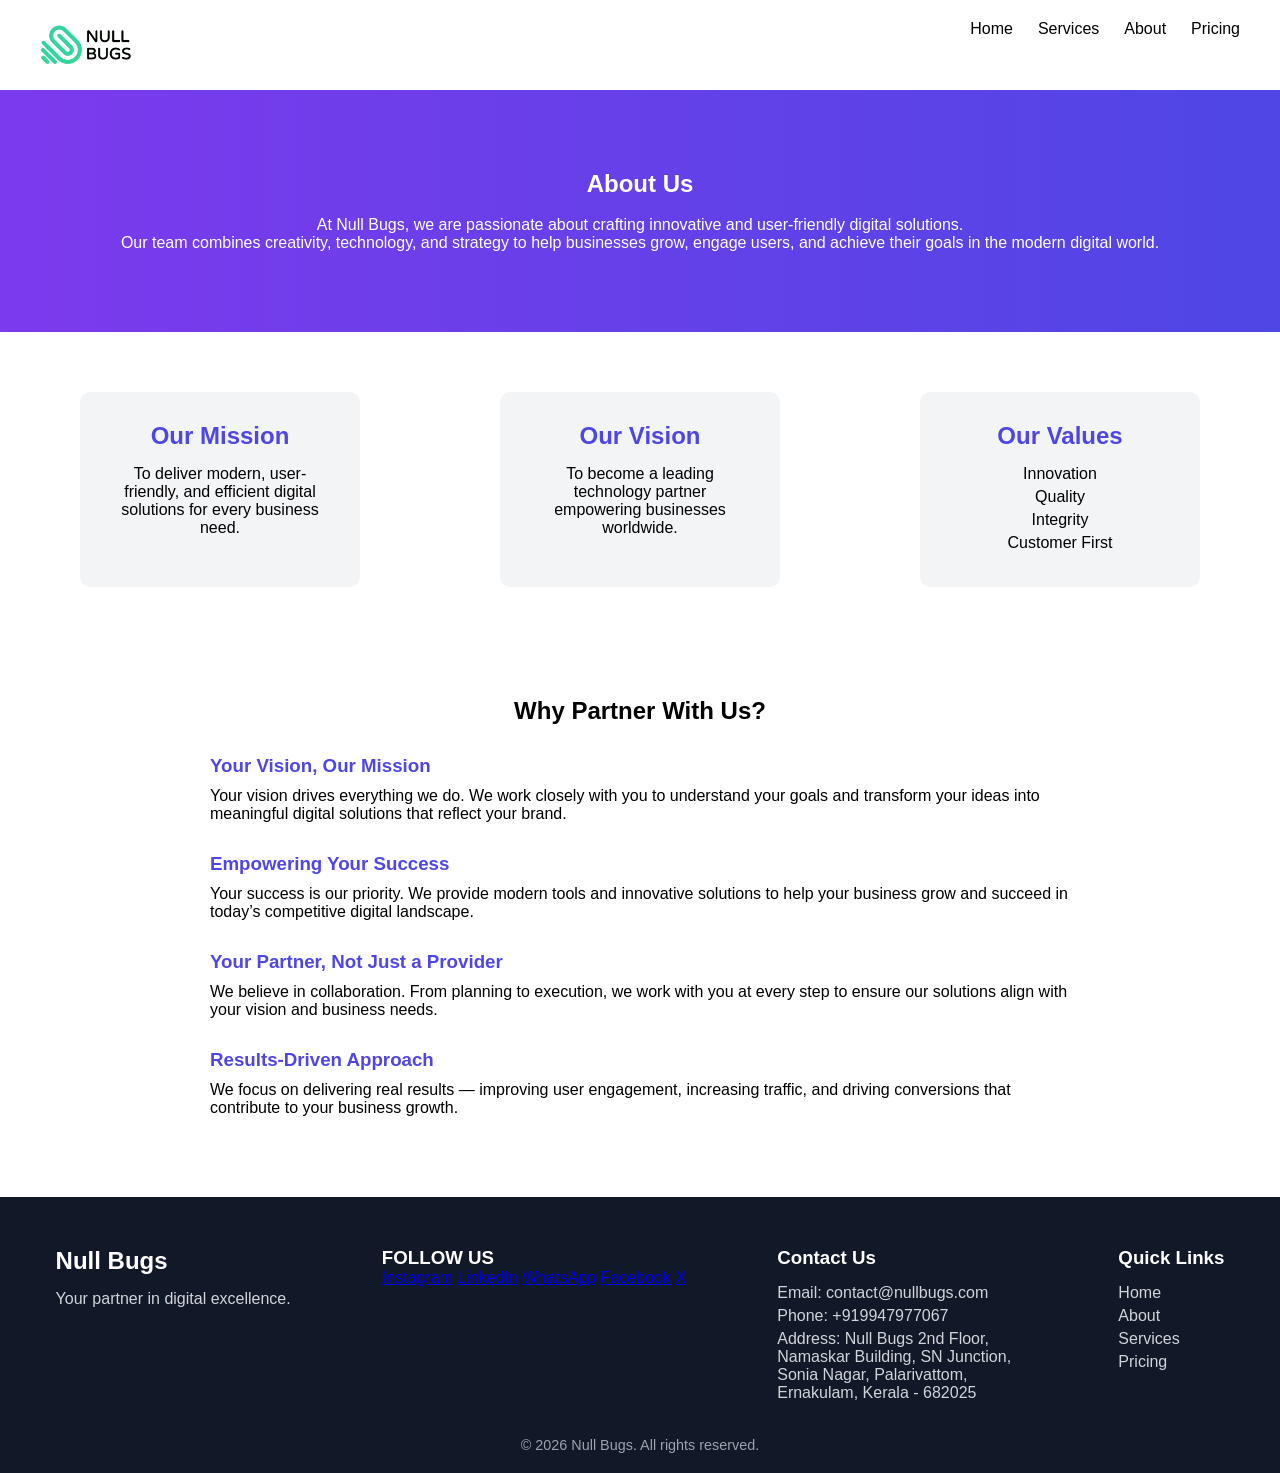
==== about.html @ 06e0ee0c "Update about.html" ====
<!DOCTYPE html>
<html lang="en">
<head>
  <meta charset="UTF-8">
  <meta name="viewport" content="width=device-width, initial-scale=1.0">
  <title>About Us - Null Bugs</title>
  <link rel="stylesheet" href="style.css">
</head>
<body>

<nav class="navbar">
  <a href="index.html">
   <img src="logo.png" alt="Null Bugs Logo" class="logo-img">

  </a>
  <ul>
    <li><a href="index.html">Home</a></li>
    <li><a href="services.html">Services</a></li>
    <li><a href="about.html">About</a></li>
    <li><a href="pricing.html">Pricing</a></li>
  </ul>
</nav>


  
<section class="about-section">
  <h1>About Us</h1>
  <br>
  <p>
    At Null Bugs, we are passionate about crafting innovative and user-friendly digital solutions. </p>
    Our team combines creativity, technology, and strategy to help businesses grow, engage users, 
    and achieve their goals in the modern digital world.
  </p>
</section>
<section class="about-content">
   
  <div class="about-box">
    <h2>Our Mission</h2>
    <p>To deliver modern, user-friendly, and efficient digital solutions for every business need.</p>
  </div>

  <div class="about-box">
    <h2>Our Vision</h2>
    <p>To become a leading technology partner empowering businesses worldwide.</p>
  </div>

  <div class="about-box">
    <h2>Our Values</h2>
    <ul>
      <li>Innovation</li>
      <li>Quality</li>
      <li>Integrity</li>
      <li>Customer First</li>
    </ul>
  </div>
   
</section>
  
<!-- ABOUT DETAILS -->
<section class="about-details">

  <h2 style="text-align:center; margin-bottom:30px;">Why Partner With Us?</h2>

  <div class="detail">
      <h3>Your Vision, Our Mission</h3>
    <p>
      Your vision drives everything we do. We work closely with you to understand your 
      goals and transform your ideas into meaningful digital solutions that reflect your brand.
    </p>
  </div>

  <div class="detail">
    <h3>Empowering Your Success</h3>
    <p>
      Your success is our priority. We provide modern tools and innovative solutions to help 
      your business grow and succeed in today’s competitive digital landscape.
    </p>
  </div>

  <div class="detail">
    <h3>Your Partner, Not Just a Provider</h3>
    <p>
      We believe in collaboration. From planning to execution, we work with you at every step 
      to ensure our solutions align with your vision and business needs.
    </p>
  </div>

  <div class="detail">
    <h3>Results-Driven Approach</h3>
    <p>
      We focus on delivering real results — improving user engagement, increasing traffic, 
      and driving conversions that contribute to your business growth.
    </p>
  </div>

</section>

  
<!-- FOOTER -->
<footer class="footer">

  <div class="footer-container">

    <div class="footer-box">
      <h2>Null Bugs</h2>
      <p>Your partner in digital excellence.</p>
    </div>
  <div class="social-links">
      <h3>FOLLOW US</h3>
     <a href="https://www.instagram.com/nullbugs_/" target="_blank">Instagram</a>
<a href="https://www.linkedin.com/company/nullbugs" target="_blank">LinkedIn</a>
<a href="https://wa.me/919947977067" target="_blank">WhatsApp</a>
<a href="https://www.facebook.com/nullbugs" target="_blank">Facebook</a>
<a href="https://x.com/nullbugs_" target="_blank">X</a>

    </div>

    <div class="footer-box">
      <h3>Contact Us</h3>
      <p>Email: contact@nullbugs.com</p>
      <p>Phone: +919947977067</p>
      <p>Address: Null Bugs
2nd Floor, Namaskar Building,
SN Junction, Sonia Nagar, Palarivattom,
Ernakulam, Kerala - 682025</p>
    </div>

    <div class="footer-box">
      <h3>Quick Links</h3>
      <p><a href="index.html">Home</a></p>
      <p><a href="about.html">About</a></p>
      <p><a href="services.html">Services</a></p>
      <p><a href="pricing.html">Pricing</a></p>
    </div>

  </div>

  <p class="footer-bottom">© 2026 Null Bugs. All rights reserved.</p>


  
  
 
</footer>



</body>
</html>
---- style.css ----
* {
  margin: 0;
  padding: 0;
  box-sizing: border-box;
  font-family: Arial, sans-serif;
}

/* NAVBAR */
.navbar {
  display: flex;
  justify-content: space-between;
  padding: 20px 40px;
  background: white;
  box-shadow: 0 2px 10px rgba(0,0,0,0.1);
}

.logo {
  color: #4f46e5;
}
.logo-img {
  height: 50px;       /* adjust size */
  width: auto;
  vertical-align: middle;
}

.navbar ul {
  display: flex;
  gap: 25px;
  list-style: none;
}

.navbar a {
  text-decoration: none;
  color: black;
  font-weight: 500;
}

/* HERO */
.hero {
  height: 80vh;
  display: flex;
  align-items: center;
  justify-content: center;
  background: linear-gradient(to right, #4f46e5, #7c3aed);
  color: white;
  text-align: center;
  padding: 20px;
}

.hero h1 {
  font-size: 45px;
}

.hero p {
  margin-top: 10px;
  font-size: 18px;
}

.hero button {
  margin-top: 20px;
  padding: 12px 25px;
  border: none;
  background: white;
  color: #4f46e5;
  border-radius: 5px;
}

/* SERVICES */
.services {
  padding: 60px 20px;
  text-align: center;
}

.cards {
  display: flex;
  justify-content: center;
  gap: 25px;
  margin-top: 30px;
  flex-wrap: wrap;
}

.card {
  background: #f3f4f6;
  padding: 30px;
  width: 250px;
  border-radius: 10px;
  transition: 0.3s;
}

.card:hover {
  transform: translateY(-10px);
}

/* CTA */
.cta {
  background: #111;
  color: white;
  text-align: center;
  padding: 60px 20px;
}

.cta button {
  margin-top: 20px;
  padding: 12px 25px;
  background: #4f46e5;
  border: none;
  color: white;
  border-radius: 5px;
}

/* MOBILE */
@media (max-width: 768px) {
  .navbar {
    flex-direction: column;
    align-items: center;
  }

  .cards {
    flex-direction: column;
    align-items: center;
  }

  .hero h1 {
    font-size: 28px;
  }
}

/*about page
/* HERO for About page */
.about-section {
  background: linear-gradient(to right, #7c3aed, #4f46e5);
  color: white;
  text-align: center;
  padding: 80px 20px;
}



/* About Content Boxes */
.about-content {
  display: flex;
  justify-content: space-around;
  flex-wrap: wrap;
  padding: 60px 20px;
  gap: 20px;
  text-align: center;
}

.about-box {
  background: #f3f4f6;
  padding: 30px;
  width: 280px;
  border-radius: 10px;
  transition: transform 0.3s;
}

.about-box:hover {
  transform: translateY(-10px);
}

.about-box h2 {
  color: #4f46e5;
  margin-bottom: 15px;
}

.about-box ul {
  list-style: none;
  padding: 0;
}

.about-box ul li {
  margin: 5px 0;
  font-weight: 500;
}

/* MOBILE RESPONSIVE */
@media (max-width: 768px) {
  .about-content {
    flex-direction: column;
    align-items: center;
  }
}
/*service page */

/* HERO / HEADER */
.services-hero {
  width: 100%;
  background: linear-gradient(to right, #7c3aed, #4f46e5);
  color: white;
  padding: 80px 20px;
}

.services-content {
  max-width: 900px;
  margin: 0 auto;
  text-align: center;
}

.services-content h1 {
  font-size: 3rem;
  margin-bottom: 20px;
}

.services-content p {
  font-size: 1.2rem;
  line-height: 1.6;
}

/* SERVICES CARDS */
.services-section {
  display: flex;
  flex-wrap: wrap;
  justify-content: center;
  gap: 20px;
  padding: 60px 20px;
}

.service-card {
  background: #f3f4f6;
  padding: 30px;
  width: 280px;
  border-radius: 10px;
  text-align: center;
  transition: transform 0.3s;
}

.service-card:hover {
  transform: translateY(-10px);
}

.service-card h2 {
  color: #4f46e5;
  margin-bottom: 15px;
}

.service-card p {
  font-size: 1rem;
  color: #1f2937;
}

/* RESPONSIVE */
@media (max-width: 768px) {
  .services-section {
    flex-direction: column;
    align-items: center;
  }
}
/*pricing */
/* HERO / HEADER */
.pricing-hero {
  width: 100%;
  background: linear-gradient(to right, #7c3aed, #4f46e5);
  color: white;
  padding: 80px 20px;
}

.pricing-content {
  max-width: 900px;
  margin: 0 auto;
  text-align: center;
}

.pricing-content h1 {
  font-size: 3rem;
  margin-bottom: 20px;
}

.pricing-content p {
  font-size: 1.2rem;
  line-height: 1.6;
}

/* PRICING CARDS */
.pricing-section {
  display: flex;
  flex-wrap: wrap;
  justify-content: center;
  gap: 20px;
  padding: 60px 20px;
}

.pricing-card {
  background: #f3f4f6;
  padding: 30px;
  width: 280px;
  border-radius: 10px;
  text-align: center;
  transition: transform 0.3s;
}

.pricing-card:hover {
  transform: translateY(-10px);
}

.pricing-card h2 {
  color: #4f46e5;
  margin-bottom: 15px;
}

.pricing-card .price {
  font-size: 1.5rem;
  font-weight: bold;
  margin-bottom: 15px;
}

.pricing-card ul {
  list-style: none;
  padding: 0;
  margin-bottom: 20px;
}

.pricing-card ul li {
  margin: 8px 0;
}

.pricing-card button {
  background: #4f46e5;
  color: white;
  border: none;
  padding: 10px 20px;
  border-radius: 5px;
  cursor: pointer;
}


  .footer {
  background: #111827;
  color: white;
  padding: 50px 20px 20px;
}

.footer-container {
  display: flex;
  justify-content: space-around;
  flex-wrap: wrap;
  gap: 20px;
}

.footer-box {
  max-width: 250px;
}

.footer-box h2,
.footer-box h3 {
  margin-bottom: 15px;
}

.footer-box p {
  margin: 5px 0;
  color: #d1d5db;
}

.footer-box a {
  color: #d1d5db;
  text-decoration: none;
}

.footer-box a:hover {
  color: #7c3aed;
}

.footer-bottom {
  text-align: center;
  margin-top: 30px;
  font-size: 0.9rem;
  color: #9ca3af;
}

/* MOBILE */
@media (max-width: 768px) {
  .footer-container {
    flex-direction: column;
    align-items: center;
    text-align: center;
  }
}


  .about-details {
  padding: 50px 20px;
  max-width: 900px;
  margin: auto;
}

.detail {
  margin-bottom: 30px;
}

.detail h3 {
  color: #4f46e5;
  margin-bottom: 10px;
}
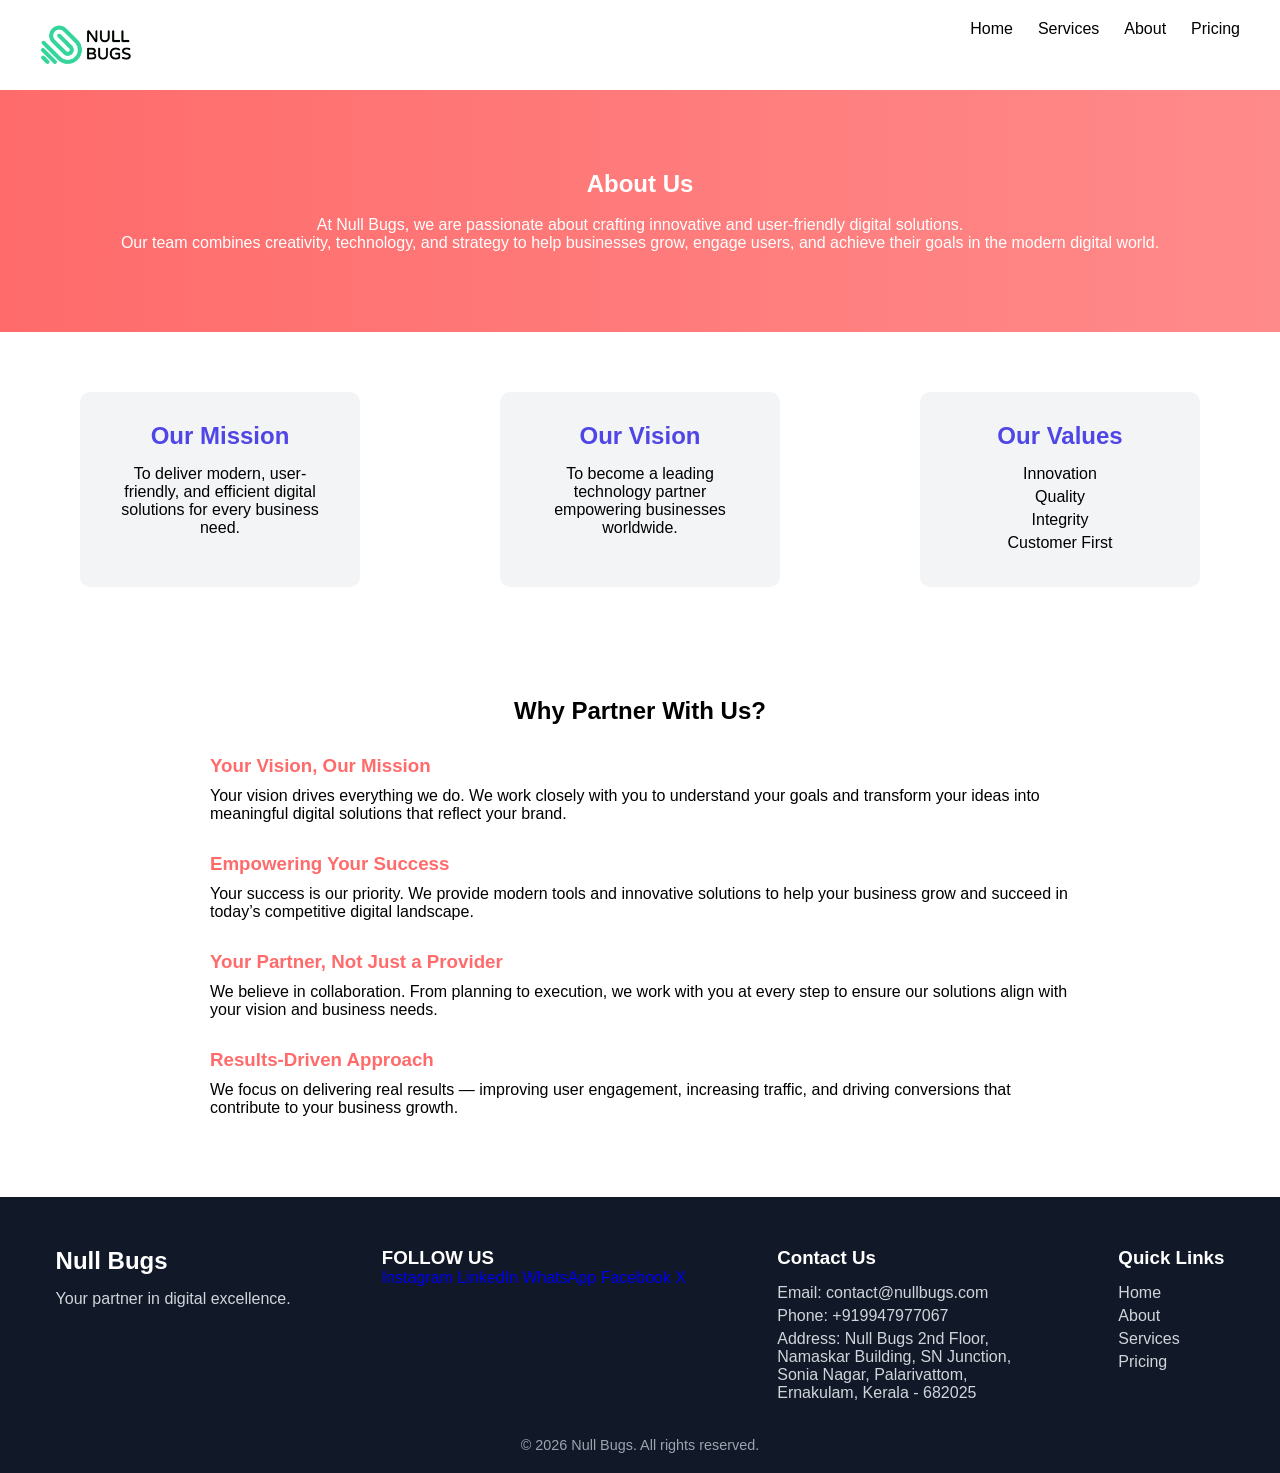
==== commit 7655190f: "Update about.html" ====
--- a/about.html
+++ b/about.html
@@ -16,7 +16,7 @@
   <ul>
     <li><a href="index.html">Home</a></li>
     <li><a href="services.html">Services</a></li>
-    <li><a href="about.html">About</a></li>
+    <li><a href="about.html" class="active">About</a></li>
     <li><a href="pricing.html">Pricing</a></li>
   </ul>
 </nav>
--- a/style.css
+++ b/style.css
@@ -41,7 +41,8 @@
   display: flex;
   align-items: center;
   justify-content: center;
-  background: linear-gradient(to right, #4f46e5, #7c3aed);
+  background: linear-gradient(to right, #FF6B6B, #ff8a8a);
+
   color: white;
   text-align: center;
   padding: 20px;
@@ -61,7 +62,9 @@
   padding: 12px 25px;
   border: none;
   background: white;
-  color: #4f46e5;
+  color: #FF6B6B;
+
+
   border-radius: 5px;
 }
 
@@ -102,7 +105,9 @@
 .cta button {
   margin-top: 20px;
   padding: 12px 25px;
-  background: #4f46e5;
+  
+background: #FF6B6B;
+
   border: none;
   color: white;
   border-radius: 5px;
@@ -128,7 +133,8 @@
 /*about page
 /* HERO for About page */
 .about-section {
-  background: linear-gradient(to right, #7c3aed, #4f46e5);
+ background: linear-gradient(to right, #FF6B6B, #ff8a8a);
+
   color: white;
   text-align: center;
   padding: 80px 20px;
@@ -185,7 +191,8 @@
 /* HERO / HEADER */
 .services-hero {
   width: 100%;
-  background: linear-gradient(to right, #7c3aed, #4f46e5);
+  background: linear-gradient(to right, #FF6B6B, #ff8a8a);
+
   color: white;
   padding: 80px 20px;
 }
@@ -229,7 +236,7 @@
 }
 
 .service-card h2 {
-  color: #4f46e5;
+ color: #FF6B6B;
   margin-bottom: 15px;
 }
 
@@ -249,7 +256,8 @@
 /* HERO / HEADER */
 .pricing-hero {
   width: 100%;
-  background: linear-gradient(to right, #7c3aed, #4f46e5);
+ background: linear-gradient(to right, #FF6B6B, #ff8a8a);
+
   color: white;
   padding: 80px 20px;
 }
@@ -293,7 +301,7 @@
 }
 
 .pricing-card h2 {
-  color: #4f46e5;
+  color: #FF6B6B;
   margin-bottom: 15px;
 }
 
@@ -314,7 +322,7 @@
 }
 
 .pricing-card button {
-  background: #4f46e5;
+  background: #FF6B6B;
   color: white;
   border: none;
   padding: 10px 20px;
@@ -387,10 +395,13 @@
 }
 
 .detail h3 {
-  color: #4f46e5;
+color: #FF6B6B;
   margin-bottom: 10px;
 }
 
  
-
-
+a {
+  text-decoration: none;
+}
+
+
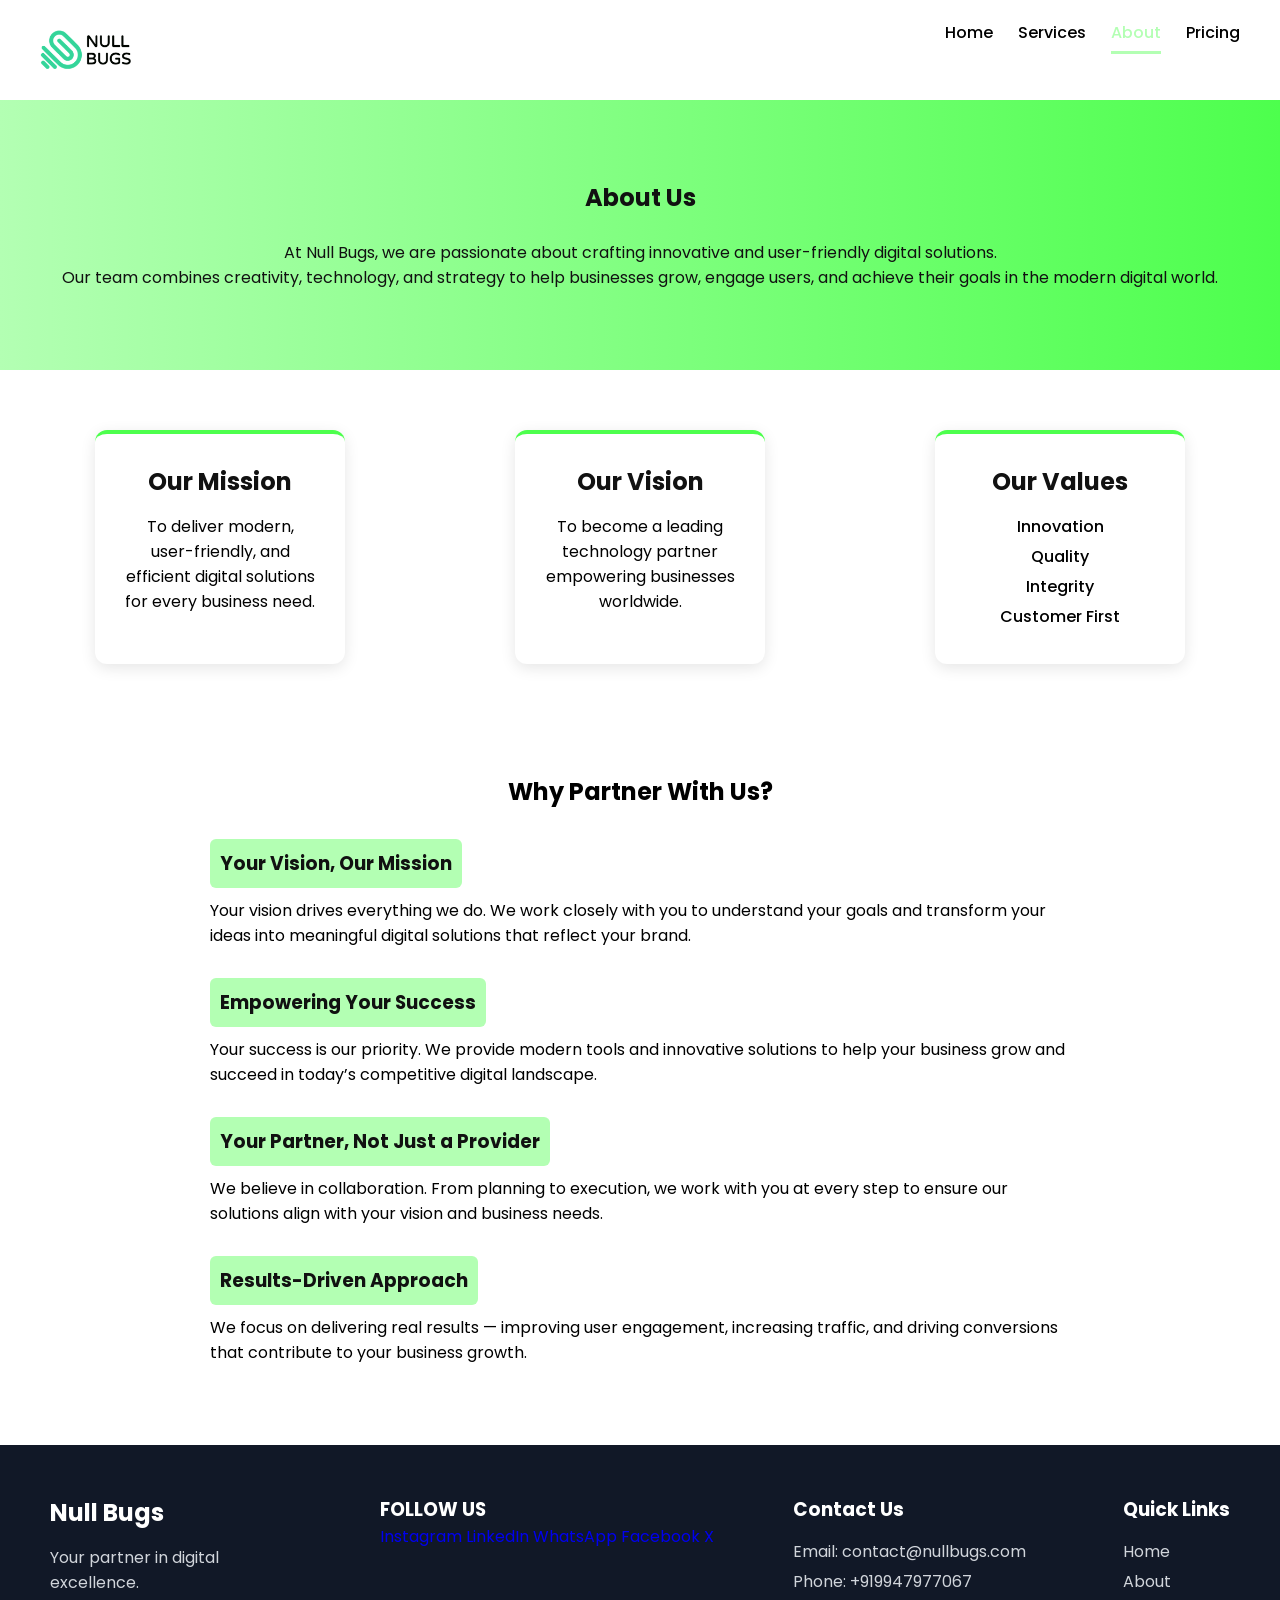
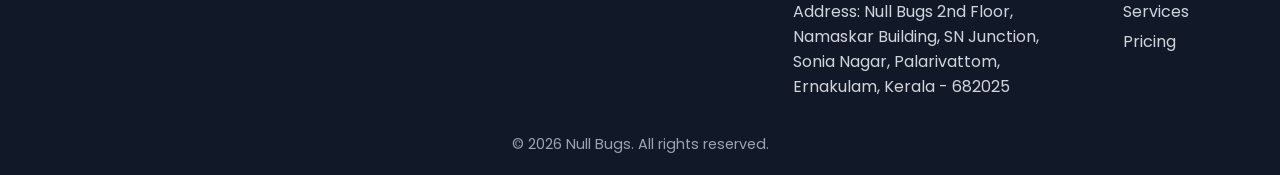
==== commit 5c260b81: "Update about.html" ====
--- a/about.html
+++ b/about.html
@@ -4,6 +4,9 @@
   <meta charset="UTF-8">
   <meta name="viewport" content="width=device-width, initial-scale=1.0">
   <title>About Us - Null Bugs</title>
+ <link href="https://fonts.googleapis.com/css2?family=Poppins:wght@300;400;600&display=swap" rel="stylesheet">
+
+
   <link rel="stylesheet" href="style.css">
 </head>
 <body>
--- a/style.css
+++ b/style.css
@@ -1,8 +1,10 @@
+
 * {
   margin: 0;
   padding: 0;
   box-sizing: border-box;
-  font-family: Arial, sans-serif;
+  font-family: 'Poppins', sans-serif;
+
 }
 
 /* NAVBAR */
@@ -41,9 +43,9 @@
   display: flex;
   align-items: center;
   justify-content: center;
-  background: linear-gradient(to right, #FF6B6B, #ff8a8a);
-
-  color: white;
+  background: linear-gradient(to right, #b3ffb3, #4dff4d);
+
+  color: #111;
   text-align: center;
   padding: 20px;
 }
@@ -56,22 +58,31 @@
   margin-top: 10px;
   font-size: 18px;
 }
-
 .hero button {
-  margin-top: 20px;
+  background: #b3ffb3;   /* green */
+  color: #111;           /* black text */
   padding: 12px 25px;
   border: none;
-  background: white;
-  color: #FF6B6B;
-
-
+  
   border-radius: 5px;
-}
+  font-weight: 600;
+  cursor: pointer;
+  transition: 0.3s;
+}
+.hero button:hover {
+  background: #4dff4d;   /* darker green */
+  color: #111;
+  transform: scale(1.05);
+}
+
+
+
 
 /* SERVICES */
 .services {
   padding: 60px 20px;
   text-align: center;
+ 
 }
 
 .cards {
@@ -82,17 +93,6 @@
   flex-wrap: wrap;
 }
 
-.card {
-  background: #f3f4f6;
-  padding: 30px;
-  width: 250px;
-  border-radius: 10px;
-  transition: 0.3s;
-}
-
-.card:hover {
-  transform: translateY(-10px);
-}
 
 /* CTA */
 .cta {
@@ -106,10 +106,12 @@
   margin-top: 20px;
   padding: 12px 25px;
   
-background: #FF6B6B;
+ background: #b3ffb3;
+
+
 
   border: none;
-  color: white;
+  color: #111;
   border-radius: 5px;
 }
 
@@ -133,9 +135,9 @@
 /*about page
 /* HERO for About page */
 .about-section {
- background: linear-gradient(to right, #FF6B6B, #ff8a8a);
-
-  color: white;
+ background: linear-gradient(to right,#b3ffb3, #4dff4d);
+
+  color: #111;
   text-align: center;
   padding: 80px 20px;
 }
@@ -153,19 +155,24 @@
 }
 
 .about-box {
-  background: #f3f4f6;
+  background: white;
   padding: 30px;
-  width: 280px;
-  border-radius: 10px;
-  transition: transform 0.3s;
+  width: 250px;
+  border-radius: 12px;
+  border-top: 4px solid #4dff4d;
+  box-shadow: 0 4px 15px rgba(0,0,0,0.1);
+  transition: 0.3s;
 }
 
 .about-box:hover {
   transform: translateY(-10px);
 }
 
+
 .about-box h2 {
-  color: #4f46e5;
+  
+
+color:#111;
   margin-bottom: 15px;
 }
 
@@ -191,9 +198,9 @@
 /* HERO / HEADER */
 .services-hero {
   width: 100%;
-  background: linear-gradient(to right, #FF6B6B, #ff8a8a);
-
-  color: white;
+ background: linear-gradient(to right,#b3ffb3, #4dff4d);
+
+ color: #111;
   padding: 80px 20px;
 }
 
@@ -223,20 +230,26 @@
 }
 
 .service-card {
-  background: #f3f4f6;
+  background: white;
   padding: 30px;
   width: 280px;
-  border-radius: 10px;
-  text-align: center;
-  transition: transform 0.3s;
-}
+  border-radius: 12px;
+  border-top: 4px solid #4dff4d;
+  box-shadow: 0 4px 15px rgba(0,0,0,0.1);
+  text-align: center;
+  transition: 0.3s;
+}
+ 
 
 .service-card:hover {
   transform: translateY(-10px);
 }
 
+
 .service-card h2 {
- color: #FF6B6B;
+
+
+color:#111;
   margin-bottom: 15px;
 }
 
@@ -256,9 +269,10 @@
 /* HERO / HEADER */
 .pricing-hero {
   width: 100%;
- background: linear-gradient(to right, #FF6B6B, #ff8a8a);
-
-  color: white;
+ background: linear-gradient(to right, #b3ffb3, #4dff4d);
+
+
+  color: #111;
   padding: 80px 20px;
 }
 
@@ -288,20 +302,24 @@
 }
 
 .pricing-card {
-  background: #f3f4f6;
+  background: white;
   padding: 30px;
   width: 280px;
-  border-radius: 10px;
-  text-align: center;
-  transition: transform 0.3s;
+  border-radius: 12px;
+  border-top: 4px solid #4dff4d;
+  box-shadow: 0 4px 15px rgba(0,0,0,0.1);
+  text-align: center;
+  transition: 0.3s;
 }
 
 .pricing-card:hover {
   transform: translateY(-10px);
 }
 
+
 .pricing-card h2 {
-  color: #FF6B6B;
+  
+color:#111;
   margin-bottom: 15px;
 }
 
@@ -322,13 +340,23 @@
 }
 
 .pricing-card button {
-  background: #FF6B6B;
-  color: white;
-  border: none;
+  background: #b3ffb3;   /* green background */
+  color: #111;           /* black text */
   padding: 10px 20px;
   border-radius: 5px;
+  border: none;
+  font-weight: 600;
   cursor: pointer;
-}
+  transition: 0.3s;
+}
+
+
+.pricing-card button:hover {
+  background: #4dff4d;
+  color: #111;
+  transform: scale(1.05);
+}
+
 
 
   .footer {
@@ -395,7 +423,11 @@
 }
 
 .detail h3 {
-color: #FF6B6B;
+  background: #b3ffb3;   /* green box */
+  color: #111;           /* black text */
+  padding: 10px;
+  border-radius: 6px;
+  display: inline-block;
   margin-bottom: 10px;
 }
 
@@ -404,4 +436,80 @@
   text-decoration: none;
 }
 
-
+.navbar a {
+  text-decoration: none;
+  color: black;
+  font-weight: 500;
+  position: relative;
+  padding: 5px 0;
+}
+
+/* ACTIVE LINK */
+.navbar a.active {
+   
+
+color:#b3ffb3;
+}
+
+/* UNDERLINE EFFECT */
+.navbar a::after {
+  content: "";
+  position: absolute;
+  left: 0;
+  bottom: -5px;
+  width: 0%;
+  height: 3px;
+  background: #b3ffb3;
+
+
+  transition: 0.3s;
+}
+
+/* SHOW LINE ON HOVER + ACTIVE */
+.navbar a:hover::after,
+.navbar a.active::after {
+  width: 100%;
+}
+.social-icons a {
+  text-decoration: none;
+  font-size: 50px; /* make the icons bigger */
+  color: #333;
+  transition: color 0.3s;
+}
+
+.slider {
+  position: relative;
+  height: 150px;
+  overflow: hidden;
+}
+
+.slide {
+  position: absolute;
+  width: 100%;
+  opacity: 0;
+  transform: translateY(30px);
+  transition: 0.8s ease;
+}
+
+.slide.active {
+  opacity: 1;
+  transform: translateY(0);
+}
+.hero {
+  display: flex;
+  flex-direction: column;
+  align-items: center;
+  justify-content: center;
+}
+
+.hero h1 {
+  margin-bottom: 10px;
+}
+
+.hero p {
+  margin-bottom: 20px;
+}
+
+.hero .btn {
+  margin-top: 10px;   /* pushes button down */
+}
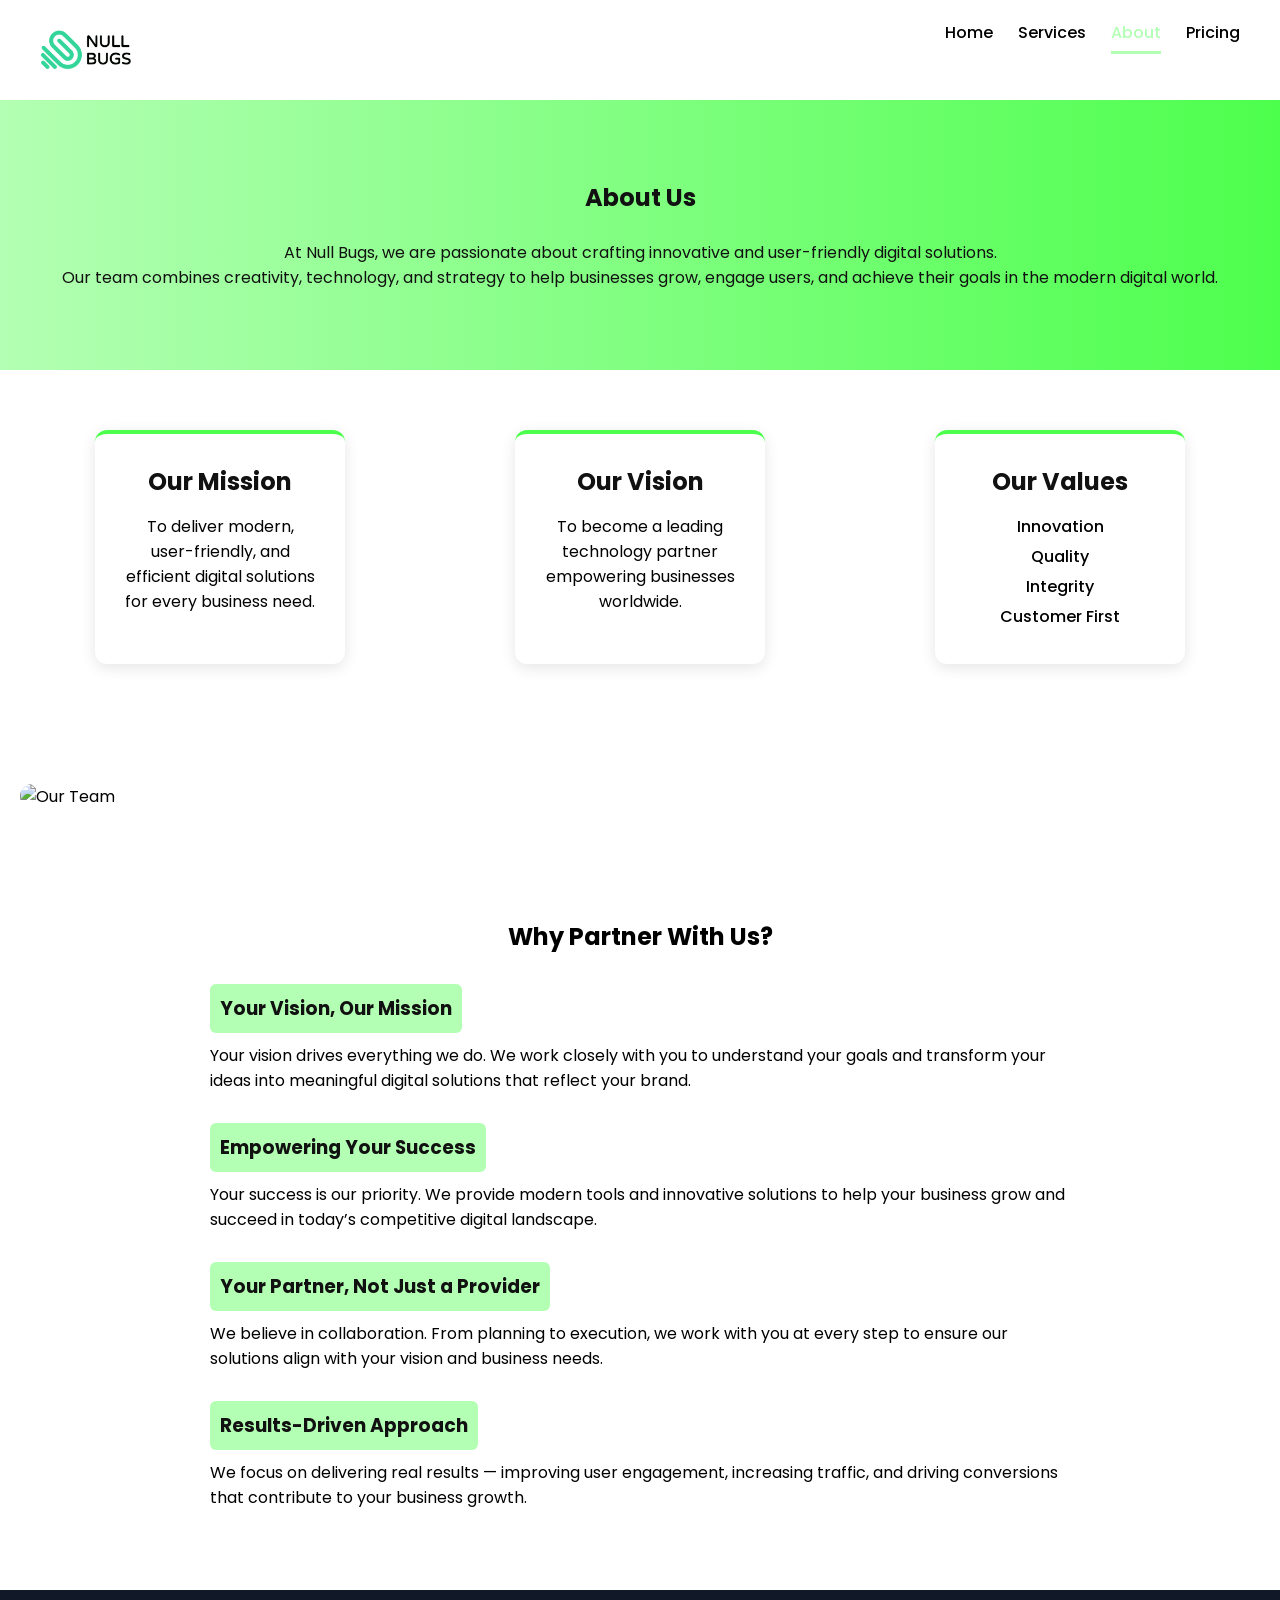
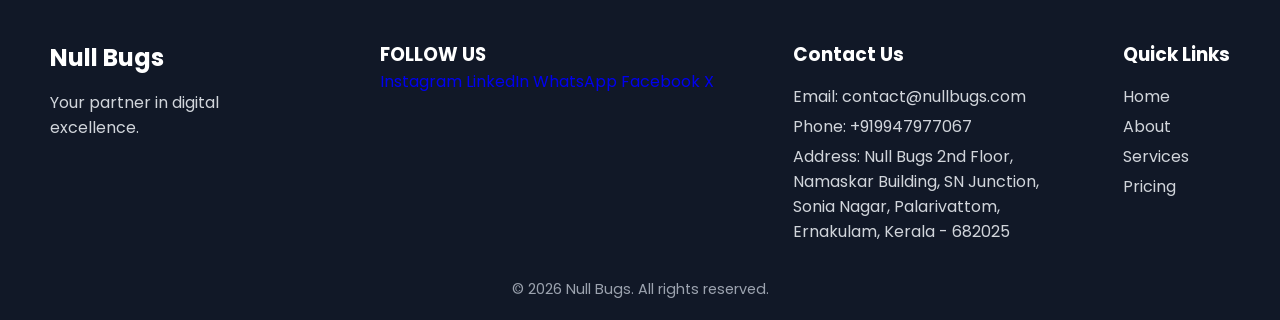
==== commit 12eebb51: "Update about.html" ====
--- a/about.html
+++ b/about.html
@@ -58,7 +58,14 @@
   </div>
    
 </section>
+  <section class="about-preview">
   
+    <div class="about-image">
+      <img src="about.jpg" alt="Our Team">
+    </div>
+ 
+</section>
+
 <!-- ABOUT DETAILS -->
 <section class="about-details">
 
--- a/style.css
+++ b/style.css
@@ -513,3 +513,133 @@
 .hero .btn {
   margin-top: 10px;   /* pushes button down */
 }
+
+
+.about-preview {
+  padding: 60px 20px;
+}
+
+.about-container {
+  display: flex;
+  flex-direction: column; /* stack text and image vertically */
+  align-items: center;    /* center horizontally */
+  text-align: center;     /* center text */
+  gap: 30px;              /* space between text and image */
+}
+
+.about-text h2 {
+  font-size: 3rem; /* big heading */
+  margin-bottom: 20px;
+  color: #111;
+}
+
+.about-text p {
+  font-size: 1.2rem; /* bigger paragraph */
+  max-width: 800px;  /* optional: limit width */
+}
+
+.about-image img {
+  width: 100%;
+  max-width: 600px; /* image size limit */
+  border-radius: 12px;
+}
+
+
+.ad-slider {
+  position: relative;
+  width: 100%;
+  max-width: 1280px;
+  margin: 40px auto;
+  overflow: hidden;
+  border-radius: 12px;
+  aspect-ratio: 1280 / 714
+}
+
+.ad-slide {
+  position: absolute;
+  top: 0;
+  left: 0;
+  width: 100%;
+  height: 100%; /* fill the container */
+  opacity: 0;
+  transition: opacity 1s ease;
+}
+
+.ad-slide.active {
+  opacity: 1;
+}
+
+.ad-slide img {
+  width: 100%;
+  height: 100%;
+  object-fit: cover;
+  display: block;
+  
+}
+
+.ad-text {
+  position: absolute;
+  bottom: 20px;
+  left: 20px;
+  color: white;
+  background: rgba(0,0,0,0.5);
+  padding: 15px 20px;
+  border-radius: 8px;
+}
+
+
+html, body {
+  overflow-x: hidden; /* stops horizontal scroll */
+  overflow-y: auto;   /* allows vertical scroll */
+  height: auto;
+}
+
+.fake-info {
+  display: flex;
+  flex-direction: column;
+  align-items: center;
+  text-align: center;
+  gap: 40px;
+  padding: 60px 20px;
+  background: #f9f9f9;
+}
+
+.info-image img {
+  max-width: 800px;
+  width: 100%;
+  border-radius: 12px;
+  box-shadow: 0 4px 20px rgba(0,0,0,0.2);
+}
+
+/* COMMENTS */
+.comments-section {
+  max-width: 700px;
+  position: relative;
+  height: 100px; /* enough space for stars + text */
+}
+
+.comment {
+  position: absolute;
+  width: 100%;
+  opacity: 0;
+  transition: opacity 1s ease;
+  font-size: 1.2rem;
+  color: #111;
+
+  white-space: nowrap;        /* Prevent line breaks */
+  overflow: hidden;           /* Hide overflow */
+  text-overflow: ellipsis;    /* Show ... if too long */
+  left: 50%;                  /* Center horizontally */
+  transform: translateX(-50%);
+}
+
+.comment.active {
+  opacity: 1;
+}
+
+.stars {
+  color: #FFD700; /* gold stars */
+  font-size: 1.5rem;
+  margin-bottom: 10px;
+}
+
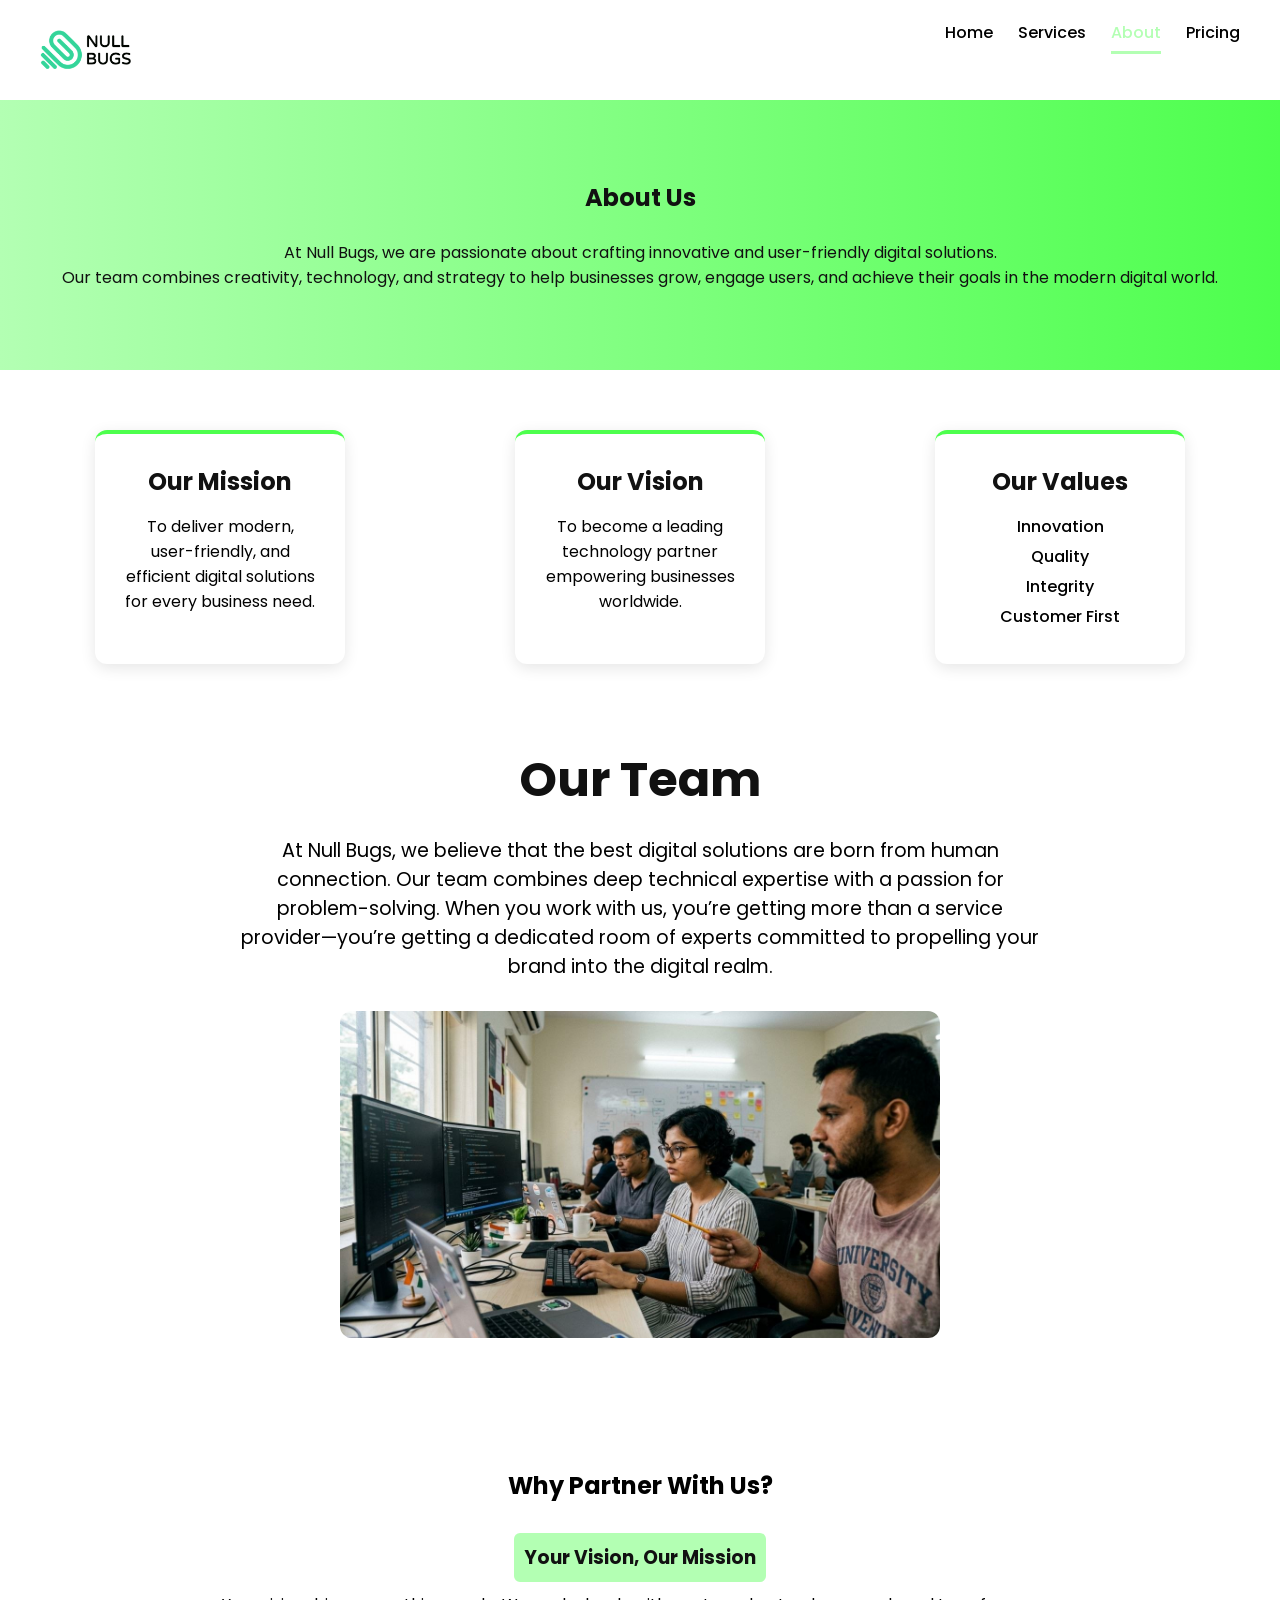
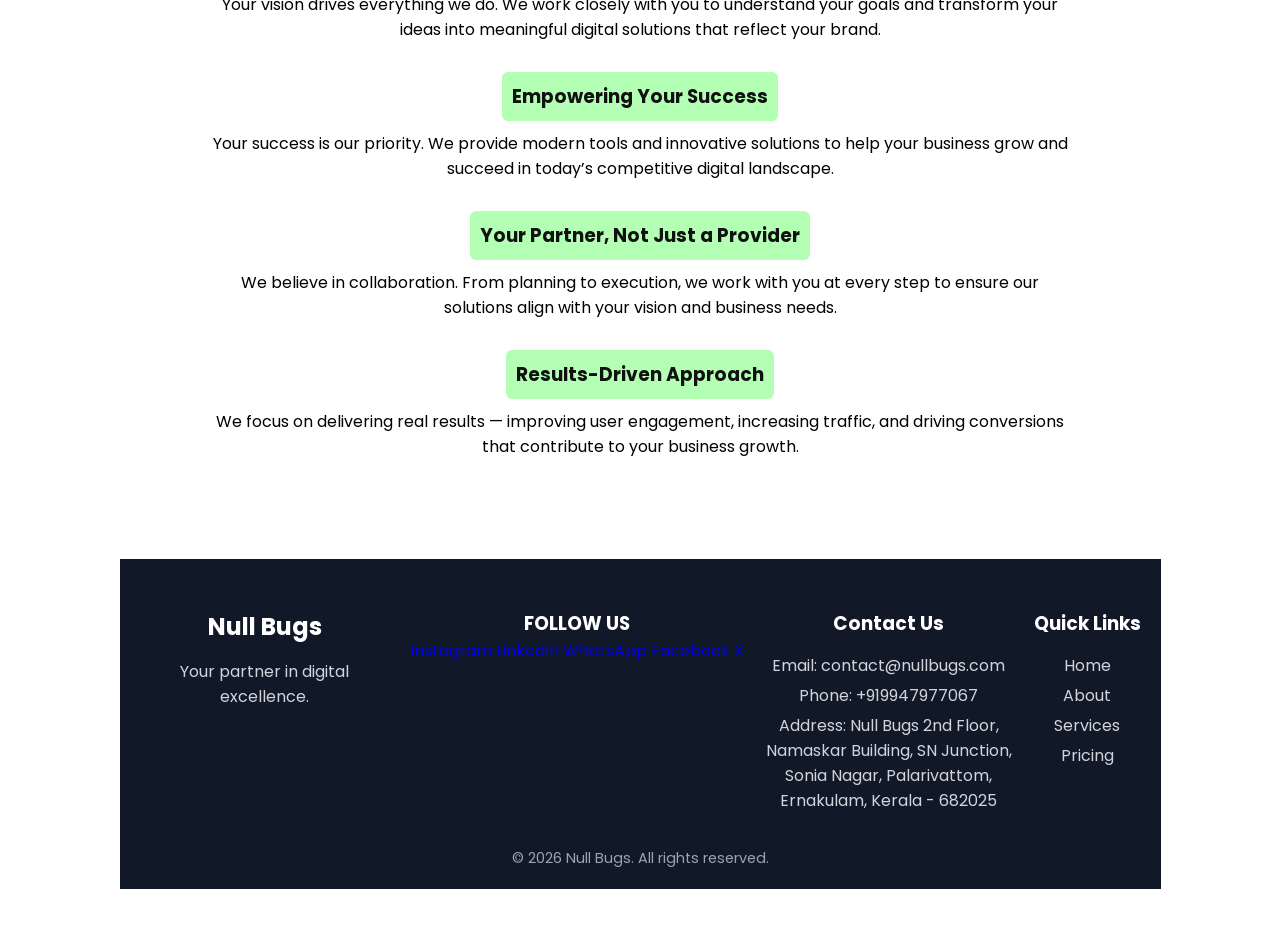
==== commit 3da9e61d: "Update about.html" ====
--- a/about.html
+++ b/about.html
@@ -57,14 +57,25 @@
     </ul>
   </div>
    
+<section class="about-preview">
+  <div class="about-container">
+    <div class="about-text">
+      <h2>Our Team </h2>
+      <p>
+       At Null Bugs, we believe that the best digital solutions are born from human connection. 
+        Our team combines deep technical expertise with a passion for problem-solving.
+        When you work with us, you’re getting more than a service provider—you’re getting a dedicated room 
+        of experts committed to propelling your brand into the digital realm.
+      </p>
+    </div>
+
+    <!-- About Image -->
+    <div class="about-image">
+      <img src="team.jpg" alt="Our Team">
+    </div>
+  </div>
 </section>
-  <section class="about-preview">
-  
-    <div class="about-image">
-      <img src="about.jpg" alt="Our Team">
-    </div>
- 
-</section>
+
 
 <!-- ABOUT DETAILS -->
 <section class="about-details">
--- a/style.css
+++ b/style.css
@@ -615,7 +615,7 @@
 .comments-section {
   max-width: 700px;
   position: relative;
-  height: 100px; /* enough space for stars + text */
+  height: 200px; /* enough space for stars + text */
 }
 
 .comment {
@@ -625,13 +625,8 @@
   transition: opacity 1s ease;
   font-size: 1.2rem;
   color: #111;
-
-  white-space: nowrap;        /* Prevent line breaks */
-  overflow: hidden;           /* Hide overflow */
-  text-overflow: ellipsis;    /* Show ... if too long */
-  left: 50%;                  /* Center horizontally */
-  transform: translateX(-50%);
-}
+}
+
 
 .comment.active {
   opacity: 1;
@@ -643,3 +638,14 @@
   margin-bottom: 10px;
 }
 
+.about-image {
+  display: flex;            /* make the div a flex container */
+  justify-content: center;  /* center the image horizontally */
+  width: 100%;
+}
+
+.about-image img {
+  max-width: 600px;         /* control image size */
+  width: 100%;              /* responsive */
+  border-radius: 12px;
+}
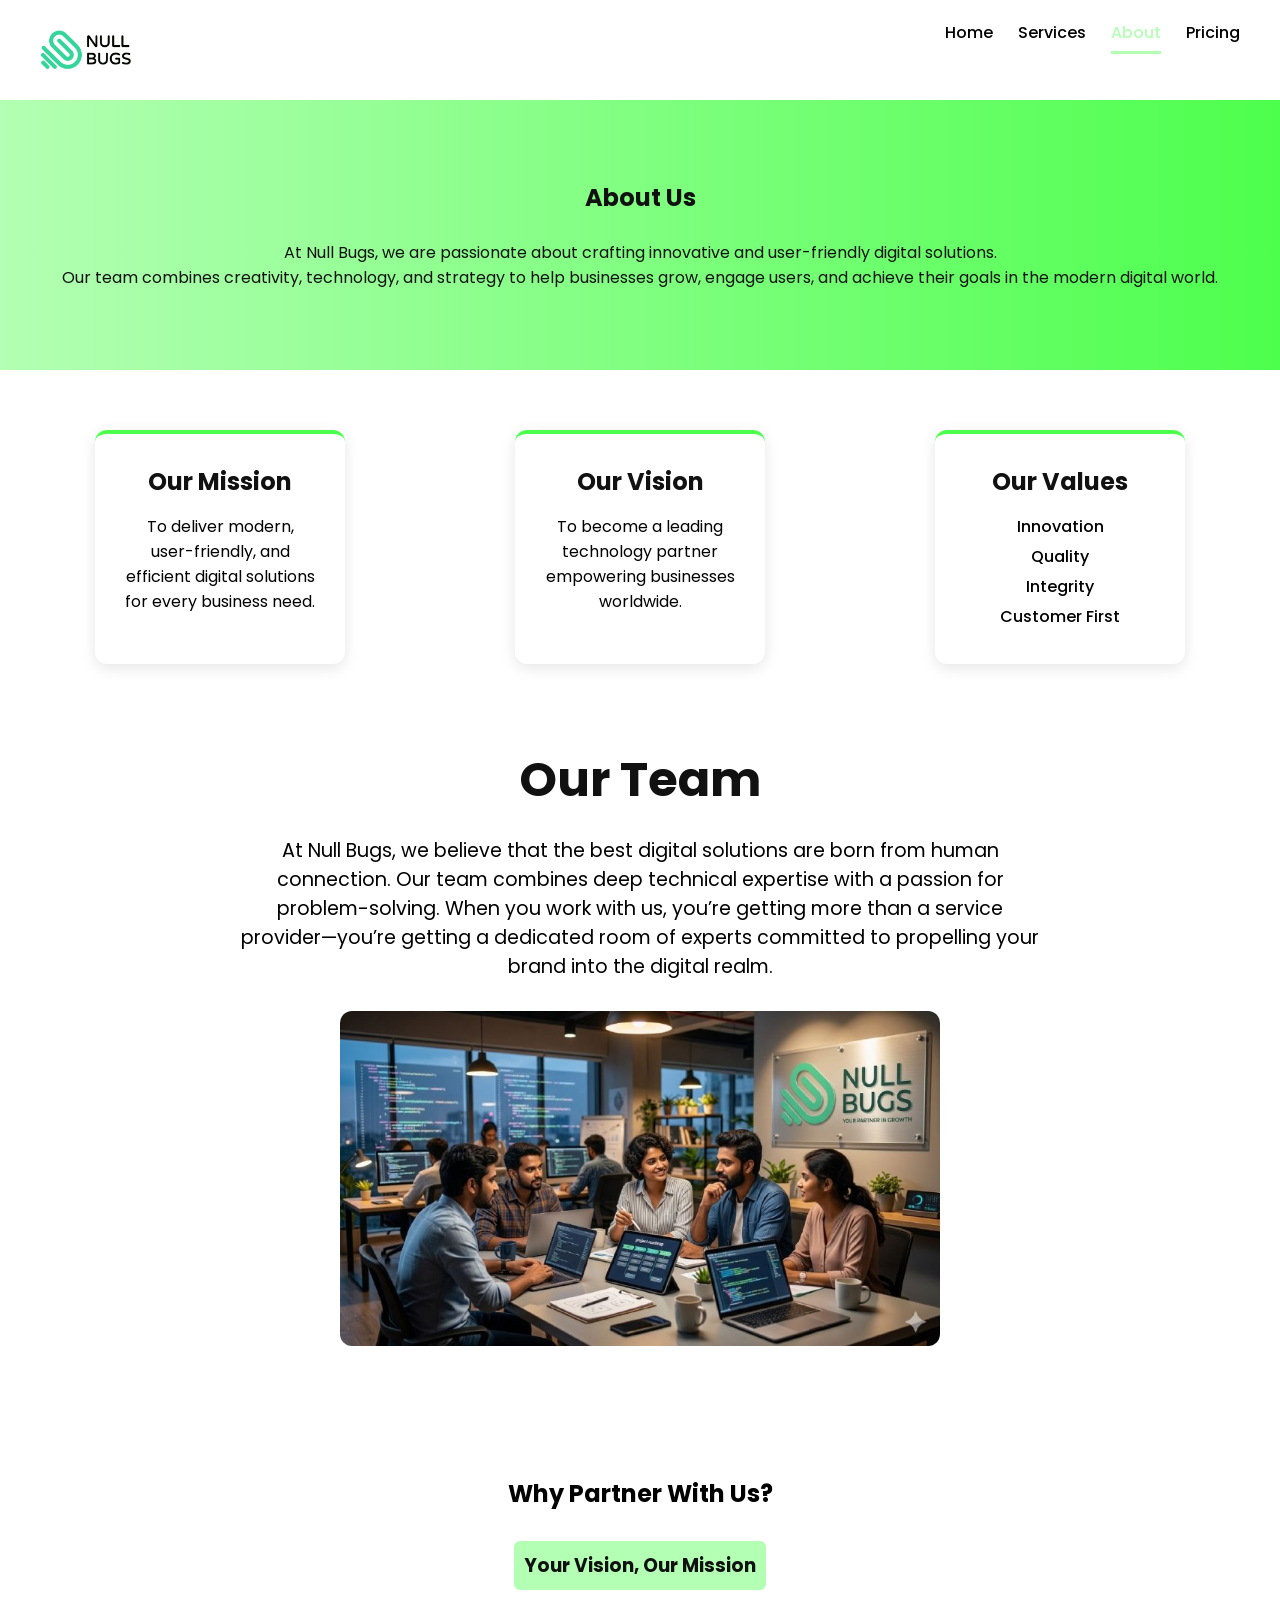
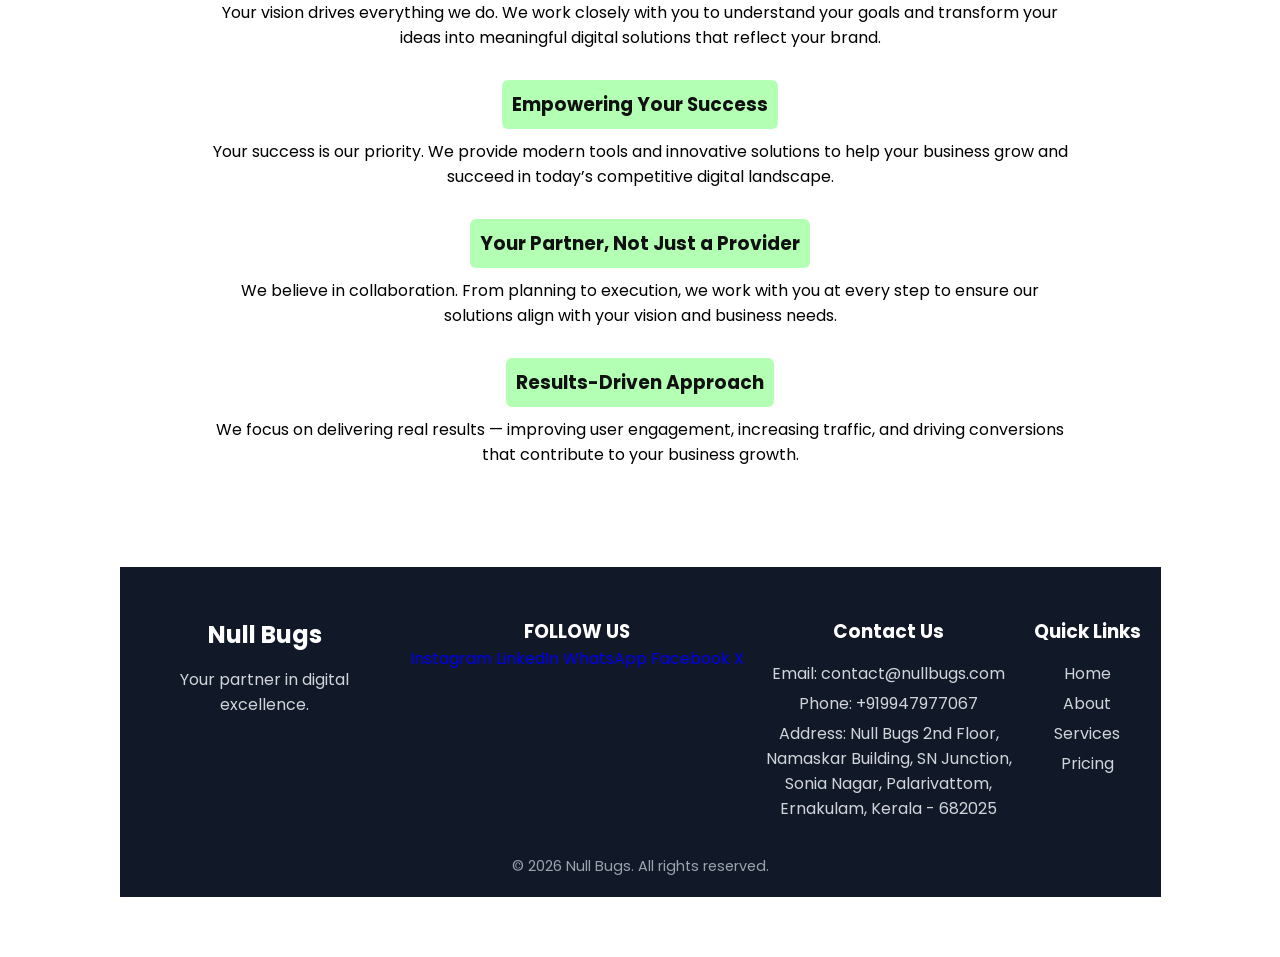
==== commit 07a79044: "Update about.html" ====
--- a/about.html
+++ b/about.html
@@ -71,7 +71,7 @@
 
     <!-- About Image -->
     <div class="about-image">
-      <img src="team.jpg" alt="Our Team">
+      <img src="about.jpg" alt="Our Team">
     </div>
   </div>
 </section>
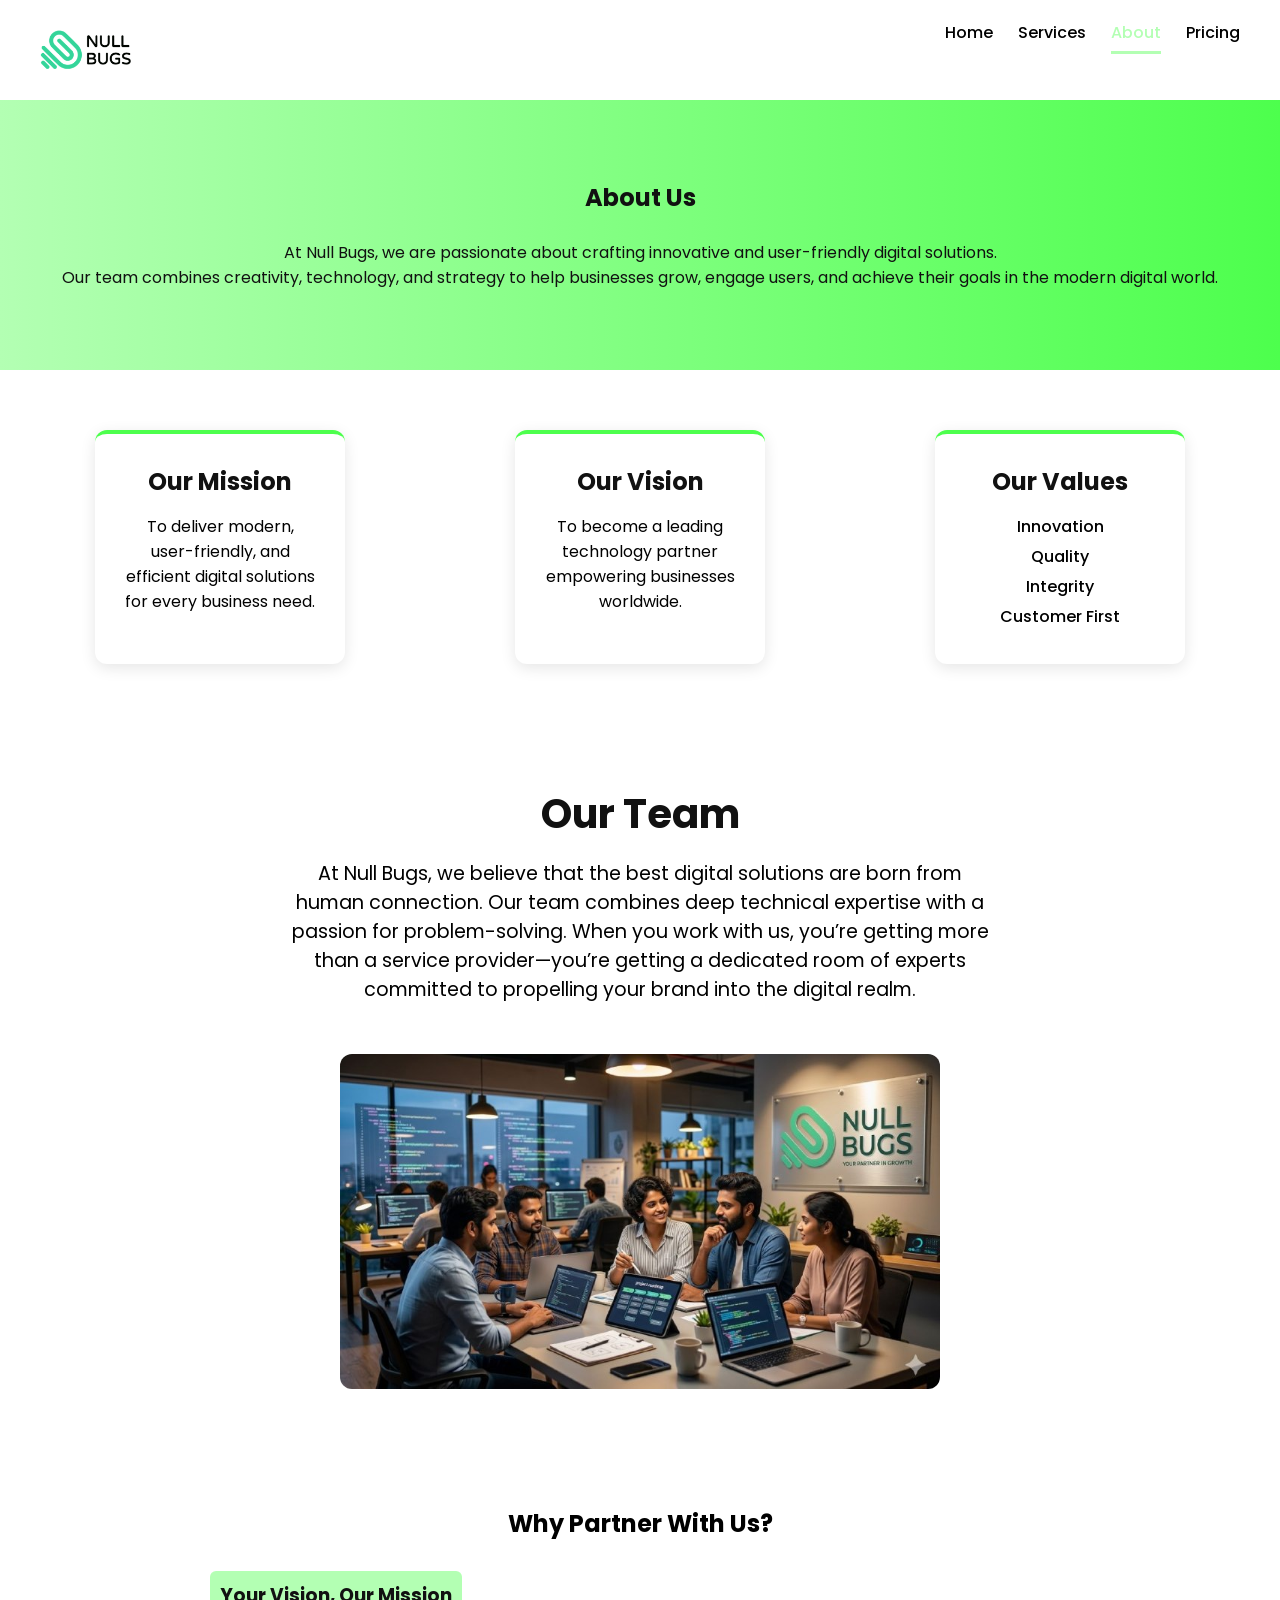
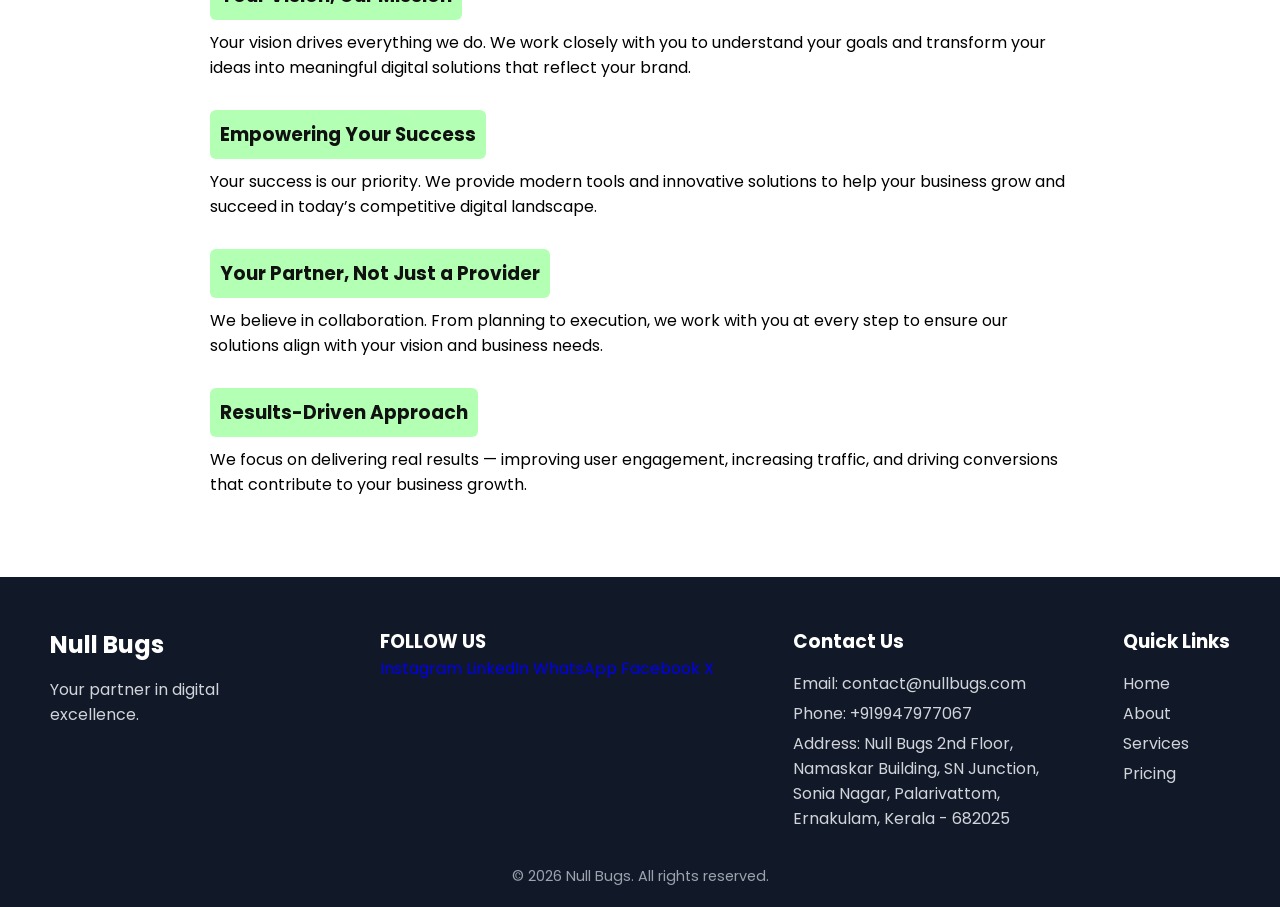
==== commit f1f42250: "Update about.html" ====
--- a/about.html
+++ b/about.html
@@ -36,7 +36,7 @@
   </p>
 </section>
 <section class="about-content">
-   
+    
   <div class="about-box">
     <h2>Our Mission</h2>
     <p>To deliver modern, user-friendly, and efficient digital solutions for every business need.</p>
@@ -56,7 +56,10 @@
       <li>Customer First</li>
     </ul>
   </div>
-   
+
+</section> 
+
+
 <section class="about-preview">
   <div class="about-container">
     <div class="about-text">
--- a/style.css
+++ b/style.css
@@ -614,19 +614,24 @@
 /* COMMENTS */
 .comments-section {
   max-width: 700px;
+  margin: 40px auto; /* Centers the whole section on the page */
   position: relative;
-  height: 200px; /* enough space for stars + text */
+  height: 250px; /* Increased slightly to prevent overlap */
+  text-align: center;
 }
 
 .comment {
   position: absolute;
-  width: 100%;
+  top: 0;
+  left: 0;         /* Crucial: anchors the text to the left */
+  width: 100%;      /* Crucial: forces the text to use the full 700px width */
   opacity: 0;
   transition: opacity 1s ease;
   font-size: 1.2rem;
-  color: #111;
-}
-
+  line-height: 1.6; /* Adds space between lines for better reading */
+  color: #111;
+  padding: 0 20px;  /* Prevents text from touching the edges on mobile */
+}
 
 .comment.active {
   opacity: 1;
@@ -638,14 +643,31 @@
   margin-bottom: 10px;
 }
 
-.about-image {
-  display: flex;            /* make the div a flex container */
-  justify-content: center;  /* center the image horizontally */
-  width: 100%;
+.about-preview {
+  text-align: center;   /* centers the heading & paragraph */
+  padding: 60px 20px;
+}
+
+.about-container {
+  display: flex;
+  flex-direction: column;   /* stack text and image vertically */
+  align-items: center;      /* center horizontally */
+  gap: 30px;                /* space between text and image */
+}
+
+.about-text h2 {
+  font-size: 2.5rem;
+  margin-bottom: 15px;
+}
+
+.about-text p {
+  font-size: 1.2rem;
+  max-width: 700px;        /* keeps paragraph readable */
 }
 
 .about-image img {
+  width: 100%;
   max-width: 600px;         /* control image size */
-  width: 100%;              /* responsive */
   border-radius: 12px;
-}
+  margin-top: 20px;
+}
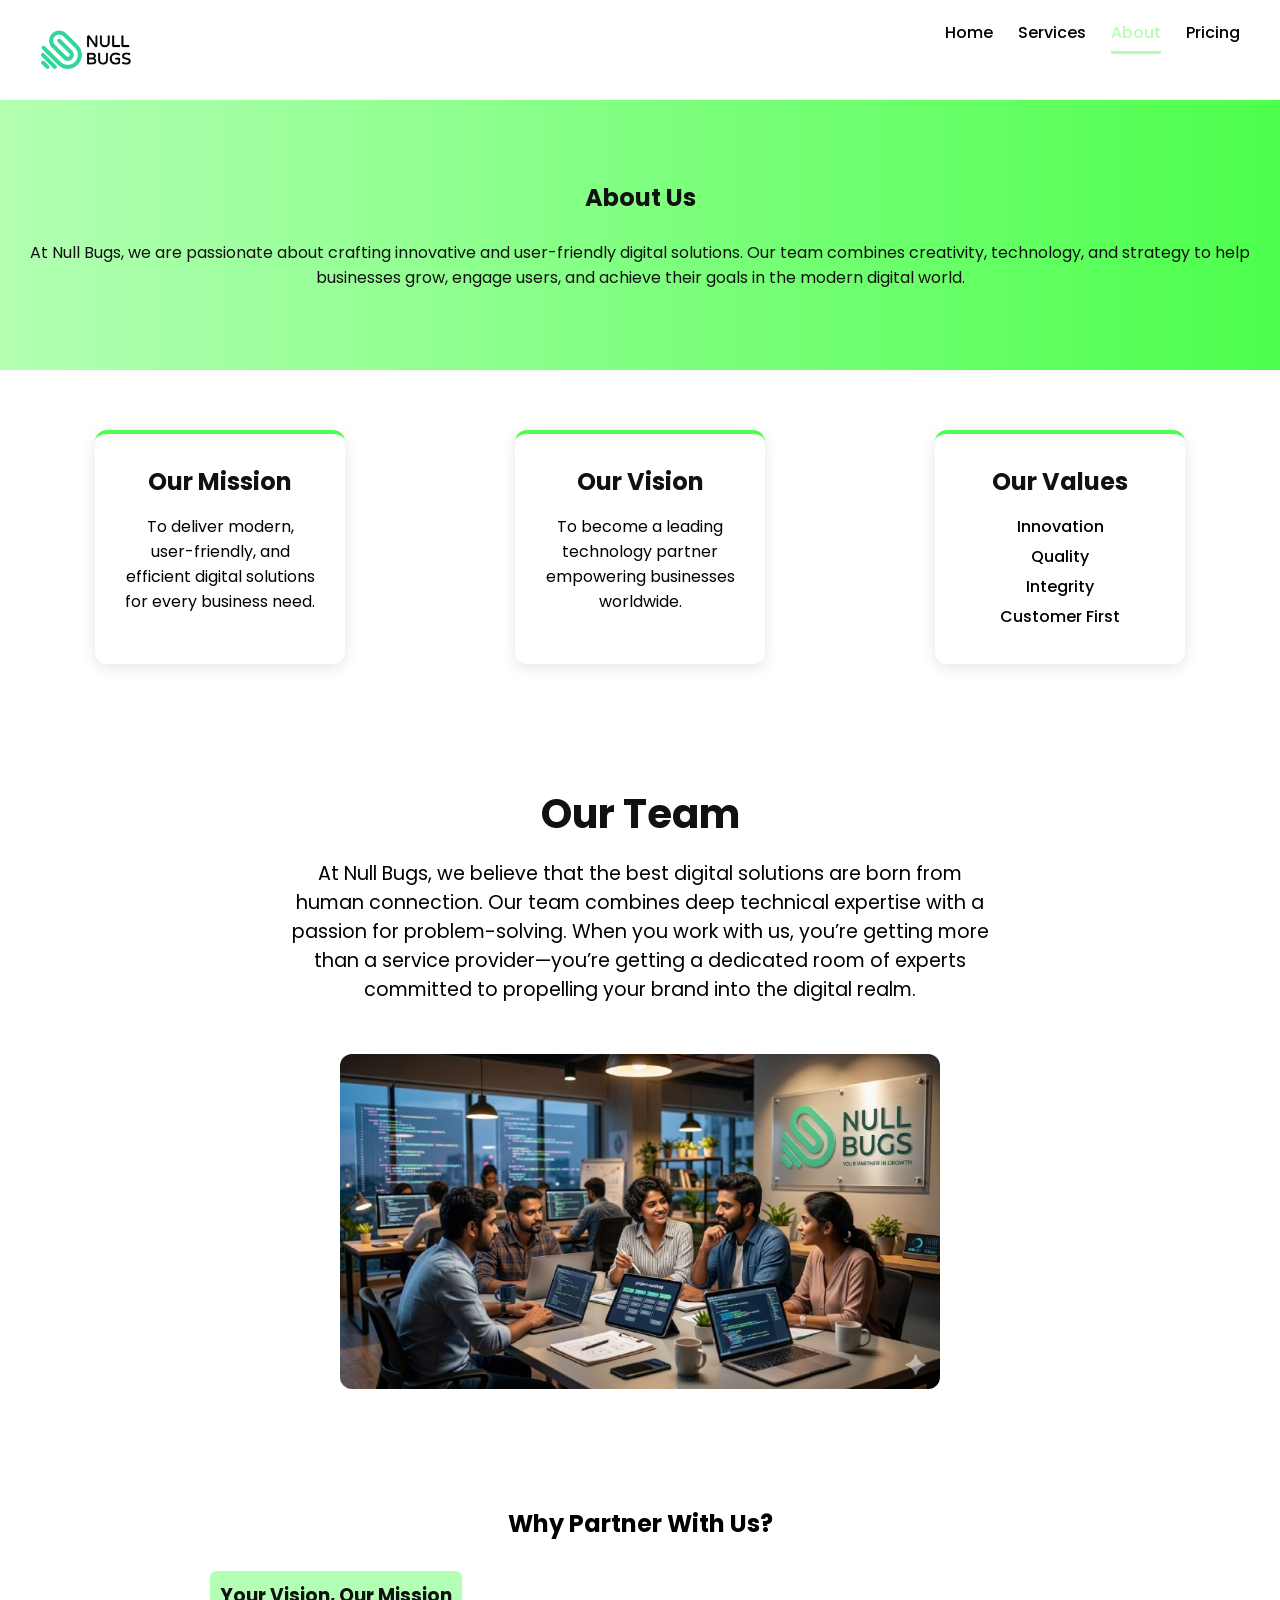
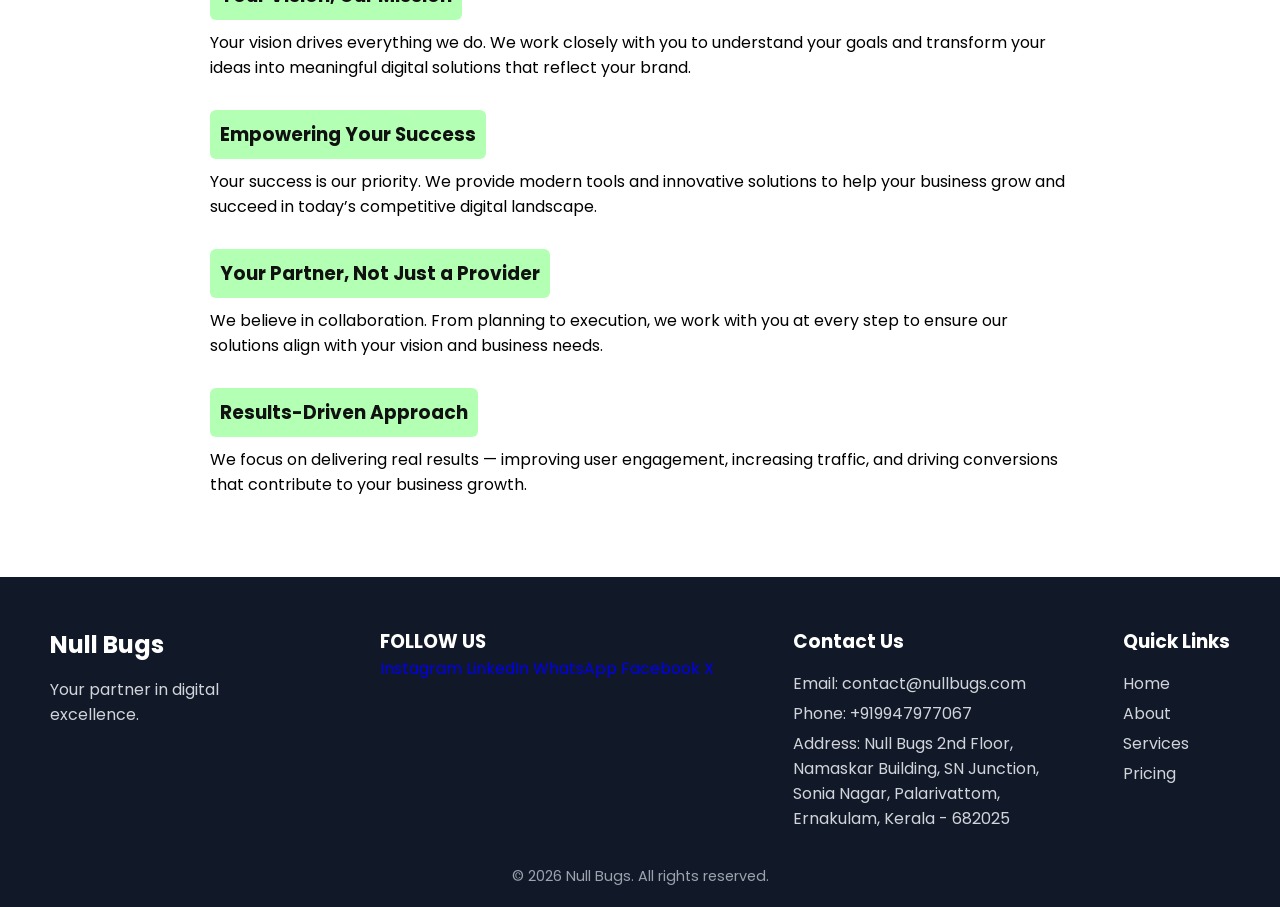
==== commit f7717538: "Update about.html" ====
--- a/about.html
+++ b/about.html
@@ -30,7 +30,7 @@
   <h1>About Us</h1>
   <br>
   <p>
-    At Null Bugs, we are passionate about crafting innovative and user-friendly digital solutions. </p>
+    At Null Bugs, we are passionate about crafting innovative and user-friendly digital solutions. 
     Our team combines creativity, technology, and strategy to help businesses grow, engage users, 
     and achieve their goals in the modern digital world.
   </p>
